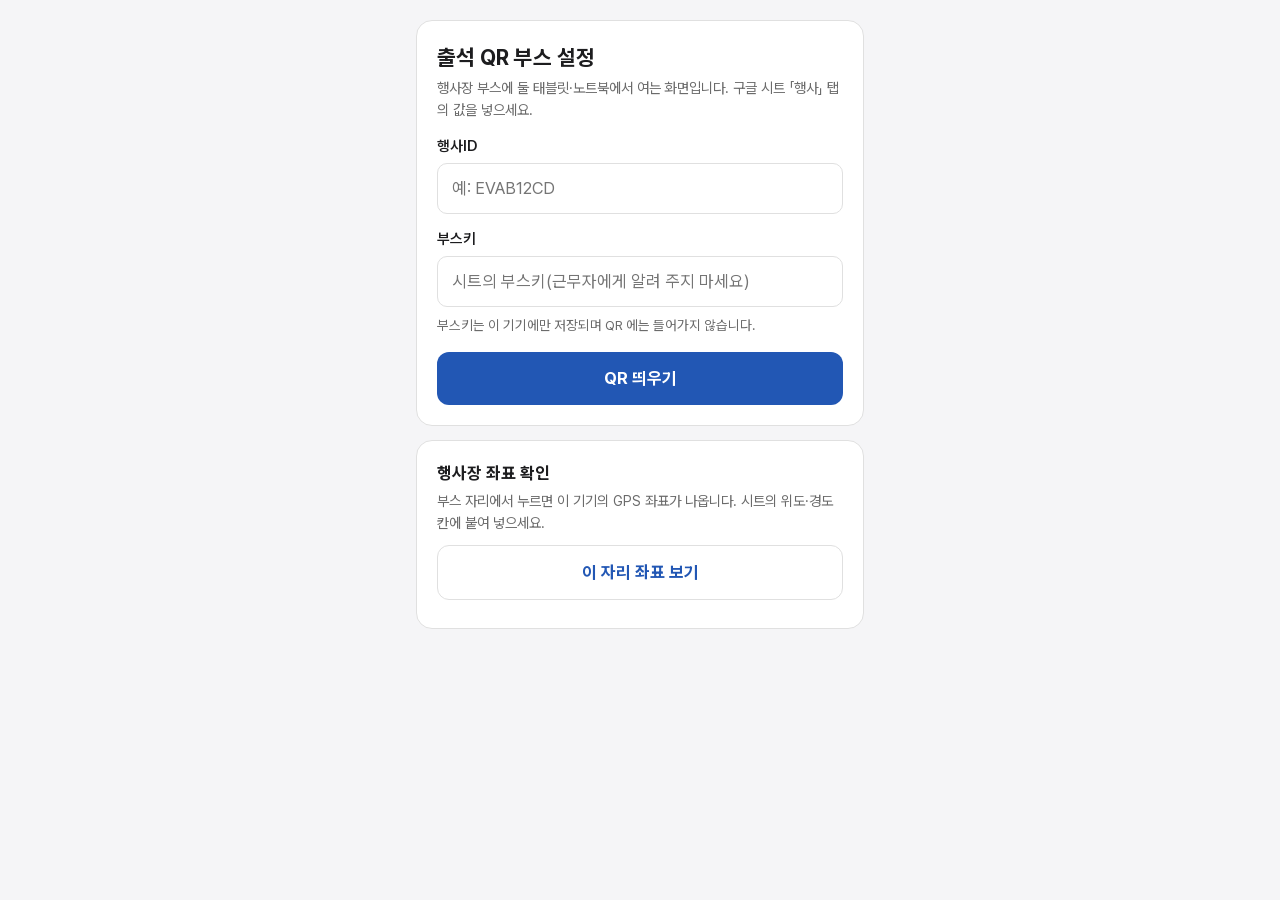
==== booth.html @ 203f3ec6 "행사 근무자 QR 출석 앱 추가 종이 서명부 대신 부스 태블릿의 QR로 출근/퇴근을 기록한다(구글 시트 + Apps Script). QR 사진·링크를 돌려 다른 장소에서 출석하는 " ====
<!doctype html>
<html lang="ko">
<head>
<meta charset="utf-8">
<meta name="viewport" content="width=device-width, initial-scale=1">
<meta name="robots" content="noindex">
<title>출석 QR 부스</title>
<link rel="stylesheet" href="assets/fonts.css">
<link rel="stylesheet" href="common.css">
<style>
  /* 부스 태블릿 전용: QR 을 화면 가득 */
  #show { min-height: 100vh; display: flex; flex-direction: column; align-items: center;
          justify-content: center; padding: 24px 16px; text-align: center; background: #fff; }
  #show h1 { font-size: clamp(1.4rem, 4vw, 2.4rem); }
  #qr { width: min(78vmin, 560px); aspect-ratio: 1; margin: 18px 0 12px; }
  #qr svg { width: 100%; height: 100%; display: block; }
  #clock { font-size: clamp(1.6rem, 5vw, 2.8rem); font-weight: 800; font-variant-numeric: tabular-nums; }
  .bar { width: min(78vmin, 560px); height: 8px; background: #e9f0fa; border-radius: 4px; overflow: hidden; }
  .bar > i { display: block; height: 100%; background: var(--primary); width: 100%; }
  .guide { color: var(--text-dim); margin: 12px 0 0; font-size: clamp(.95rem, 2.2vw, 1.2rem); }
  #net { font-size: .85rem; margin-top: 8px; color: var(--text-dim); }
  #net.bad { color: var(--err); font-weight: 700; }
  #settings { position: fixed; right: 12px; bottom: 12px; width: auto; padding: 8px 12px;
              font-size: .85rem; opacity: .5; }
  code { background: var(--brand-soft); padding: 2px 6px; border-radius: 6px; word-break: break-all; }
</style>
</head>
<body>

<!-- 1) 설정 화면: 담당자가 행사 시작 전에 한 번 입력 -->
<main id="setup" class="wrap">
  <div class="card">
    <h1>출석 QR 부스 설정</h1>
    <p class="sub">행사장 부스에 둘 태블릿·노트북에서 여는 화면입니다. 구글 시트 「행사」 탭의 값을 넣으세요.</p>
    <label for="eventId">행사ID</label>
    <input id="eventId" autocomplete="off" placeholder="예: EVAB12CD">
    <label for="secret">부스키</label>
    <input id="secret" type="password" autocomplete="off" placeholder="시트의 부스키(근무자에게 알려 주지 마세요)">
    <p class="hint">부스키는 이 기기에만 저장되며 QR 에는 들어가지 않습니다.</p>
    <div style="margin-top:16px"><button id="start">QR 띄우기</button></div>
    <div id="setupMsg" class="msg hidden"></div>
  </div>
  <div class="card">
    <h1 style="font-size:1.05rem">행사장 좌표 확인</h1>
    <p class="sub">부스 자리에서 누르면 이 기기의 GPS 좌표가 나옵니다. 시트의 위도·경도 칸에 붙여 넣으세요.</p>
    <div style="margin-top:12px"><button id="locBtn" class="ghost">이 자리 좌표 보기</button></div>
    <p id="locOut" class="hint"></p>
  </div>
</main>

<!-- 2) QR 화면 -->
<section id="show" class="hidden">
  <h1 id="evName"></h1>
  <div id="clock"></div>
  <div id="qr" aria-label="출석 QR 코드"></div>
  <div class="bar"><i id="barFill"></i></div>
  <p class="guide">휴대폰 <b>기본 카메라</b>로 QR을 비추고 뜨는 링크를 누르세요.<br>
     QR은 <b id="slotSec">30</b>초마다 바뀌며, <b>사진·캡처로는 출석되지 않습니다.</b></p>
  <div id="net"></div>
  <button id="settings" class="ghost">설정</button>
</section>

<script src="vendor/qrcode.js"></script>
<script src="config.js"></script>
<script>
(function () {
  'use strict';
  var API = (window.ATTENDANCE_CONFIG || {}).API_URL;
  var KEY = 'attendance.booth';
  var $ = function (id) { return document.getElementById(id); };
  var state = { eventId: '', secret: '', name: '', slotSeconds: 30, offset: 0, lastSlot: null, timer: null, syncTimer: null };

  function store(v) { try { localStorage.setItem(KEY, JSON.stringify(v)); } catch (e) {} }
  function load() { try { return JSON.parse(localStorage.getItem(KEY)) || {}; } catch (e) { return {}; } }
  function msg(el, text, kind) { el.textContent = text; el.className = 'msg ' + kind; }

  // ── 토큰: Code.gs 의 makeToken_ 과 반드시 같은 식 ──
  function b64url(buf) {
    var s = '', bytes = new Uint8Array(buf);
    for (var i = 0; i < bytes.length; i++) s += String.fromCharCode(bytes[i]);
    return btoa(s).replace(/\+/g, '-').replace(/\//g, '_');
  }
  var keyCache = {};
  function hmacKey(secret) {
    if (!keyCache[secret]) {
      keyCache[secret] = crypto.subtle.importKey('raw', new TextEncoder().encode(secret),
        { name: 'HMAC', hash: 'SHA-256' }, false, ['sign']);
    }
    return keyCache[secret];
  }
  function makeToken(secret, eventId, slot) {
    return hmacKey(secret).then(function (k) {
      return crypto.subtle.sign('HMAC', k, new TextEncoder().encode(eventId + '.' + slot));
    }).then(function (sig) { return b64url(sig).substring(0, 16); });
  }

  function serverNow() { return Date.now() + state.offset; }

  // 부스 시계를 서버 시계에 맞춘다(태블릿 시계가 틀려도 토큰이 맞도록).
  function syncTime() {
    var t0 = Date.now();
    return fetch(API + '?action=time').then(function (r) { return r.json(); }).then(function (d) {
      var t1 = Date.now();
      state.offset = d.now - (t0 + t1) / 2;
      state.slotSeconds = d.slotSeconds || state.slotSeconds;
      $('net').textContent = '서버 시각 동기화됨';
      $('net').className = '';
    }).catch(function () {
      $('net').textContent = '서버 연결 안 됨 — QR은 계속 바뀌지만, 근무자 휴대폰은 인터넷이 되어야 출석됩니다.';
      $('net').className = 'bad';
    });
  }

  function render() {
    var now = serverNow();
    var slotMs = state.slotSeconds * 1000;
    var slot = Math.floor(now / slotMs);
    var left = slotMs - (now % slotMs);
    $('barFill').style.width = (left / slotMs * 100).toFixed(1) + '%';
    $('clock').textContent = new Date(now).toLocaleTimeString('ko-KR', { hour12: false, timeZone: 'Asia/Seoul' });
    if (slot === state.lastSlot) return;
    state.lastSlot = slot;
    makeToken(state.secret, state.eventId, slot).then(function (token) {
      var url = new URL('checkin.html', location.href);
      url.search = '?e=' + encodeURIComponent(state.eventId) + '&t=' + token;
      var qr = qrcode(0, 'M');
      qr.addData(url.href);
      qr.make();
      $('qr').innerHTML = qr.createSvgTag({ cellSize: 8, margin: 2, scalable: true });
    });
  }

  var wakeLock = null;
  function keepAwake() {
    if (!('wakeLock' in navigator)) return;
    navigator.wakeLock.request('screen').then(function (l) { wakeLock = l; }).catch(function () {});
  }
  document.addEventListener('visibilitychange', function () {
    if (document.visibilityState === 'visible' && !$('show').classList.contains('hidden')) keepAwake();
  });

  function showQr() {
    $('setup').classList.add('hidden');
    $('show').classList.remove('hidden');
    $('evName').textContent = state.name || state.eventId;
    $('slotSec').textContent = state.slotSeconds;
    state.lastSlot = null;
    render();
    clearInterval(state.timer);
    state.timer = setInterval(render, 250);
    clearInterval(state.syncTimer);
    state.syncTimer = setInterval(syncTime, 10 * 60 * 1000);
    keepAwake();
  }

  function start() {
    var out = $('setupMsg');
    if (!API) return msg(out, 'config.js 의 API_URL 이 비어 있습니다. README 3단계를 먼저 하세요.', 'err');
    if (!window.isSecureContext || !window.crypto || !crypto.subtle) {
      return msg(out, 'https 주소(또는 localhost)에서 열어야 합니다.', 'err');
    }
    state.eventId = $('eventId').value.trim();
    state.secret = $('secret').value.trim();
    if (!state.eventId || !state.secret) return msg(out, '행사ID와 부스키를 입력하세요.', 'err');
    msg(out, '확인 중…', 'info');
    $('start').disabled = true;
    syncTime().then(function () {
      var slot = Math.floor(serverNow() / 1000 / state.slotSeconds);
      return makeToken(state.secret, state.eventId, slot);
    }).then(function (token) {
      return fetch(API, {
        method: 'POST',
        headers: { 'Content-Type': 'text/plain;charset=utf-8' },
        body: JSON.stringify({ action: 'boothcheck', eventId: state.eventId, token: token })
      }).then(function (r) { return r.json(); });
    }).then(function (d) {
      if (!d.ok) throw new Error(d.message);
      state.name = d.name;
      state.slotSeconds = d.slotSeconds || state.slotSeconds;
      store({ eventId: state.eventId, secret: state.secret });
      showQr();
    }).catch(function (e) {
      msg(out, e.message || '서버에 연결할 수 없습니다.', 'err');
    }).then(function () { $('start').disabled = false; });
  }

  $('start').addEventListener('click', start);
  $('settings').addEventListener('click', function () {
    if (!confirm('QR 화면을 닫고 설정으로 돌아갈까요?')) return;
    clearInterval(state.timer);
    clearInterval(state.syncTimer);
    if (wakeLock) wakeLock.release().catch(function () {});
    $('show').classList.add('hidden');
    $('setup').classList.remove('hidden');
  });
  $('locBtn').addEventListener('click', function () {
    var out = $('locOut');
    out.textContent = '위치 확인 중…';
    navigator.geolocation.getCurrentPosition(function (p) {
      out.innerHTML = '위도 <code>' + p.coords.latitude.toFixed(6) + '</code> 경도 <code>' +
        p.coords.longitude.toFixed(6) + '</code> (오차 약 ' + Math.round(p.coords.accuracy) + 'm)';
    }, function (e) { out.textContent = '위치를 가져오지 못했습니다: ' + e.message; },
    { enableHighAccuracy: true, timeout: 20000, maximumAge: 0 });
  });

  var saved = load();
  if (saved.eventId) $('eventId').value = saved.eventId;
  if (saved.secret) $('secret').value = saved.secret;
})();
</script>
</body>
</html>
---- assets/fonts.css ----
/* Pretendard Variable — 내부망/오프라인에서도 동작하도록 CDN 대신 로컬 호스팅한다.
   원본 사이트는 jsdelivr 의 dynamic-subset(woff2 92개 분할)을 썼지만, 내부망에서는
   외부 요청이 막히므로 통합 가변 폰트 1개(약 2MB)를 직접 담아 둔다. */
@font-face {
  font-family: "Pretendard Variable";
  font-style: normal;
  font-display: swap;
  font-weight: 45 920;
  src: url("fonts/PretendardVariable.woff2") format("woff2-variations");
}
---- common.css ----
/* QR 출석 화면 공통 — 메인 사이트(assets/style.css)의 천안 블루·Pretendard 를 따른다. */
:root {
  --bg: #f5f5f7;
  --surface: #ffffff;
  --border: #e0e0e0;
  --text: #1d1d1f;
  --text-dim: #6b6b6b;
  --primary: #2257b4;
  --primary-dim: #1c4690;
  --brand-soft: #e9f0fa;
  --ok: #00863a;
  --ok-soft: #e6f5ec;
  --err: #c8370c;
  --err-soft: #fbeee8;
  --radius: 16px;
  color-scheme: light;
}
* { box-sizing: border-box; }
html, body { margin: 0; }
body {
  background: var(--bg);
  color: var(--text);
  font-family: "Pretendard Variable", Pretendard, -apple-system, "Apple SD Gothic Neo", "Malgun Gothic", sans-serif;
  line-height: 1.5;
  -webkit-text-size-adjust: 100%;
}
.wrap { max-width: 480px; margin: 0 auto; padding: 20px 16px 40px; }
.card {
  background: var(--surface);
  border: 1px solid var(--border);
  border-radius: var(--radius);
  padding: 20px;
  margin-bottom: 14px;
}
h1 { font-size: 1.35rem; margin: 0 0 4px; }
.sub { color: var(--text-dim); font-size: .9rem; margin: 0; }
label { display: block; font-weight: 600; font-size: .92rem; margin: 14px 0 6px; }
input {
  width: 100%; font: inherit; font-size: 1.05rem;
  padding: 12px 14px; border: 1px solid var(--border); border-radius: 10px; background: #fff;
}
input:focus { outline: 2px solid var(--primary); outline-offset: -1px; border-color: transparent; }
button {
  font: inherit; font-weight: 700; font-size: 1.05rem;
  border: 0; border-radius: 12px; padding: 14px 16px; cursor: pointer;
  background: var(--primary); color: #fff; width: 100%;
}
button:hover { background: var(--primary-dim); }
button:disabled { opacity: .45; cursor: default; }
button.ghost { background: transparent; color: var(--primary); border: 1px solid var(--border); }
.row { display: flex; gap: 10px; }
.row > * { flex: 1; }
.msg { border-radius: 12px; padding: 14px 16px; margin-top: 14px; font-weight: 600; }
.msg.ok { background: var(--ok-soft); color: var(--ok); }
.msg.err { background: var(--err-soft); color: var(--err); }
.msg.info { background: var(--brand-soft); color: var(--primary-dim); }
.hint { color: var(--text-dim); font-size: .85rem; margin: 8px 0 0; }
.hidden { display: none !important; }
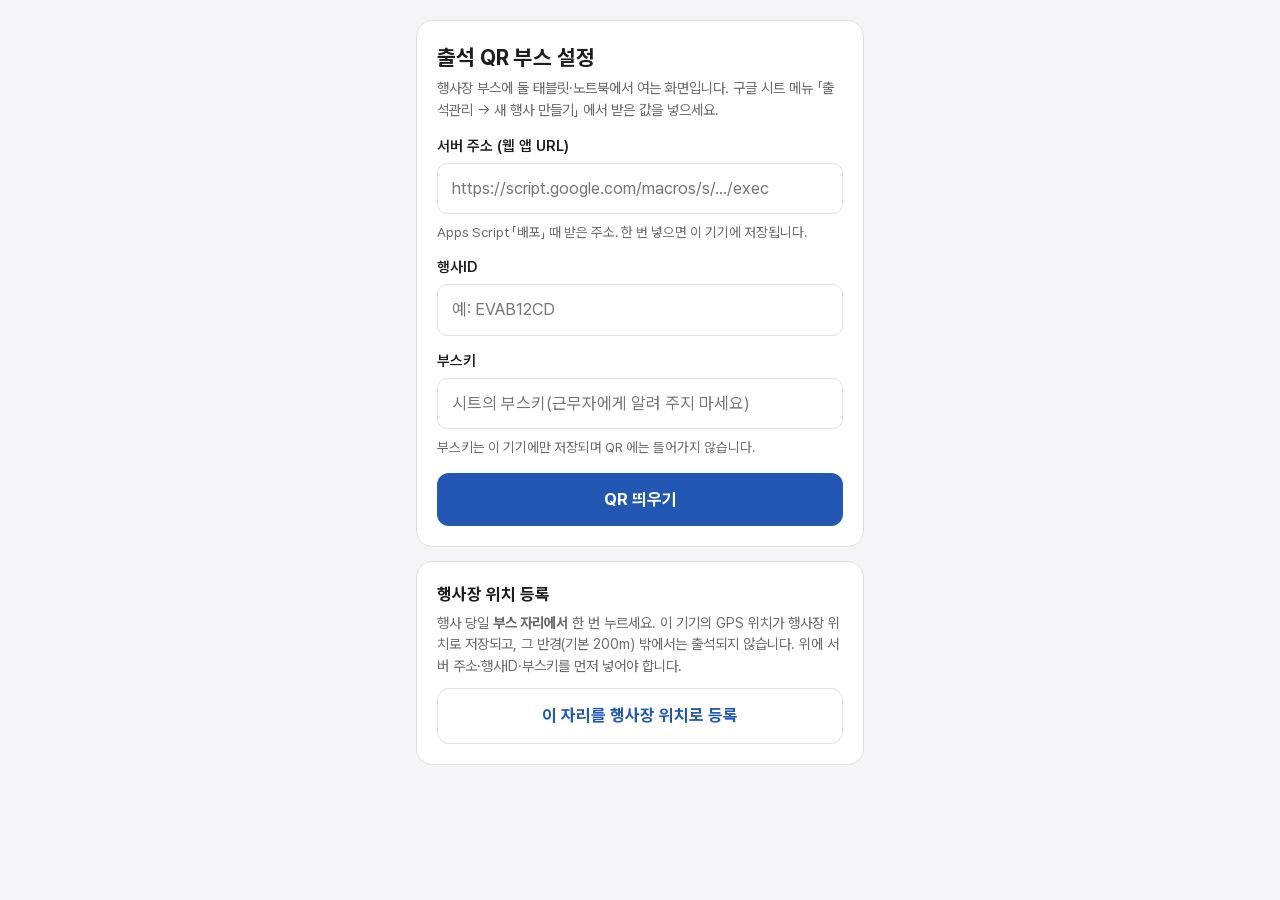
==== commit d7ade970: "부서 배포: 담당자가 각자 시트로 직접 설치·운영 - 안내 첫 화면(index.html)과 서버 코드 복사 버튼 추가 - 부스 화면에서 서버 주소 입력, QR 에는 배포 ID 만 " ====
--- a/booth.html
+++ b/booth.html
@@ -4,6 +4,7 @@
 <meta charset="utf-8">
 <meta name="viewport" content="width=device-width, initial-scale=1">
 <meta name="robots" content="noindex">
+<meta name="referrer" content="no-referrer">
 <title>출석 QR 부스</title>
 <link rel="stylesheet" href="assets/fonts.css">
 <link rel="stylesheet" href="common.css">
@@ -22,7 +23,6 @@
   #net.bad { color: var(--err); font-weight: 700; }
   #settings { position: fixed; right: 12px; bottom: 12px; width: auto; padding: 8px 12px;
               font-size: .85rem; opacity: .5; }
-  code { background: var(--brand-soft); padding: 2px 6px; border-radius: 6px; word-break: break-all; }
 </style>
 </head>
 <body>
@@ -31,7 +31,12 @@
 <main id="setup" class="wrap">
   <div class="card">
     <h1>출석 QR 부스 설정</h1>
-    <p class="sub">행사장 부스에 둘 태블릿·노트북에서 여는 화면입니다. 구글 시트 「행사」 탭의 값을 넣으세요.</p>
+    <p class="sub">행사장 부스에 둘 태블릿·노트북에서 여는 화면입니다. 구글 시트 메뉴 「출석관리 → 새 행사 만들기」 에서 받은 값을 넣으세요.</p>
+    <div id="apiBox">
+      <label for="apiUrl">서버 주소 (웹 앱 URL)</label>
+      <input id="apiUrl" autocomplete="off" inputmode="url" placeholder="https://script.google.com/macros/s/.../exec">
+      <p class="hint">Apps Script 「배포」 때 받은 주소. 한 번 넣으면 이 기기에 저장됩니다.</p>
+    </div>
     <label for="eventId">행사ID</label>
     <input id="eventId" autocomplete="off" placeholder="예: EVAB12CD">
     <label for="secret">부스키</label>
@@ -41,10 +46,11 @@
     <div id="setupMsg" class="msg hidden"></div>
   </div>
   <div class="card">
-    <h1 style="font-size:1.05rem">행사장 좌표 확인</h1>
-    <p class="sub">부스 자리에서 누르면 이 기기의 GPS 좌표가 나옵니다. 시트의 위도·경도 칸에 붙여 넣으세요.</p>
-    <div style="margin-top:12px"><button id="locBtn" class="ghost">이 자리 좌표 보기</button></div>
-    <p id="locOut" class="hint"></p>
+    <h1 style="font-size:1.05rem">행사장 위치 등록</h1>
+    <p class="sub">행사 당일 <b>부스 자리에서</b> 한 번 누르세요. 이 기기의 GPS 위치가 행사장 위치로 저장되고,
+      그 반경(기본 200m) 밖에서는 출석되지 않습니다. 위에 서버 주소·행사ID·부스키를 먼저 넣어야 합니다.</p>
+    <div style="margin-top:12px"><button id="locBtn" class="ghost">이 자리를 행사장 위치로 등록</button></div>
+    <div id="locMsg" class="msg hidden"></div>
   </div>
 </main>
 
@@ -62,10 +68,13 @@
 
 <script src="vendor/qrcode.js"></script>
 <script src="config.js"></script>
+<script src="api.js"></script>
 <script>
 (function () {
   'use strict';
-  var API = (window.ATTENDANCE_CONFIG || {}).API_URL;
+  // config.js 에 부서 공용 주소가 있으면 그것을, 없으면 담당자가 입력한 주소를 쓴다.
+  var FIXED_API = (window.ATTENDANCE_CONFIG || {}).API_URL;
+  var API = FIXED_API;
   var KEY = 'attendance.booth';
   var $ = function (id) { return document.getElementById(id); };
   var state = { eventId: '', secret: '', name: '', slotSeconds: 30, offset: 0, lastSlot: null, timer: null, syncTimer: null };
@@ -122,7 +131,8 @@
     state.lastSlot = slot;
     makeToken(state.secret, state.eventId, slot).then(function (token) {
       var url = new URL('checkin.html', location.href);
-      url.search = '?e=' + encodeURIComponent(state.eventId) + '&t=' + token;
+      url.search = '?e=' + encodeURIComponent(state.eventId) + '&t=' + token +
+        (FIXED_API ? '' : '&a=' + AttendanceApi.idFromUrl(API));
       var qr = qrcode(0, 'M');
       qr.addData(url.href);
       qr.make();
@@ -153,35 +163,77 @@
     keepAwake();
   }
 
-  function start() {
-    var out = $('setupMsg');
-    if (!API) return msg(out, 'config.js 의 API_URL 이 비어 있습니다. README 3단계를 먼저 하세요.', 'err');
-    if (!window.isSecureContext || !window.crypto || !crypto.subtle) {
-      return msg(out, 'https 주소(또는 localhost)에서 열어야 합니다.', 'err');
+  // 입력값을 읽어 state 에 넣는다. 문제가 있으면 안내 문구를, 없으면 '' 를 돌려준다.
+  function readInputs() {
+    if (!window.isSecureContext || !window.crypto || !crypto.subtle) return 'https 주소에서 열어야 합니다.';
+    if (!FIXED_API) {
+      var id = AttendanceApi.idFromUrl($('apiUrl').value);
+      if (!id) return '서버 주소가 올바르지 않습니다. https://script.google.com/… /exec 형태의 웹 앱 URL 을 넣으세요.';
+      API = AttendanceApi.urlFromId(id);
     }
     state.eventId = $('eventId').value.trim();
     state.secret = $('secret').value.trim();
-    if (!state.eventId || !state.secret) return msg(out, '행사ID와 부스키를 입력하세요.', 'err');
-    msg(out, '확인 중…', 'info');
-    $('start').disabled = true;
-    syncTime().then(function () {
+    if (!state.eventId || !state.secret) return '행사ID와 부스키를 입력하세요.';
+    return '';
+  }
+
+  // 부스키로 현재 토큰을 만들어 서버에 요청한다(부스키를 가진 담당자만 할 수 있는 요청).
+  function signedPost(body) {
+    return syncTime().then(function () {
       var slot = Math.floor(serverNow() / 1000 / state.slotSeconds);
       return makeToken(state.secret, state.eventId, slot);
     }).then(function (token) {
+      body.eventId = state.eventId;
+      body.token = token;
       return fetch(API, {
         method: 'POST',
         headers: { 'Content-Type': 'text/plain;charset=utf-8' },
-        body: JSON.stringify({ action: 'boothcheck', eventId: state.eventId, token: token })
+        body: JSON.stringify(body)
       }).then(function (r) { return r.json(); });
-    }).then(function (d) {
+    });
+  }
+
+  function saveInputs() {
+    store({ api: FIXED_API ? '' : $('apiUrl').value.trim(), eventId: state.eventId, secret: state.secret });
+  }
+
+  function start() {
+    var out = $('setupMsg');
+    var err = readInputs();
+    if (err) return msg(out, err, 'err');
+    msg(out, '확인 중…', 'info');
+    $('start').disabled = true;
+    signedPost({ action: 'boothcheck' }).then(function (d) {
       if (!d.ok) throw new Error(d.message);
       state.name = d.name;
       state.slotSeconds = d.slotSeconds || state.slotSeconds;
-      store({ eventId: state.eventId, secret: state.secret });
+      saveInputs();
       showQr();
     }).catch(function (e) {
-      msg(out, e.message || '서버에 연결할 수 없습니다.', 'err');
+      msg(out, e instanceof TypeError ? '서버에 연결할 수 없습니다. 서버 주소와 배포 설정(액세스: 모든 사용자)을 확인하세요.'
+        : e.message, 'err');
     }).then(function () { $('start').disabled = false; });
+  }
+
+  function registerLocation() {
+    var out = $('locMsg');
+    var err = readInputs();
+    if (err) return msg(out, err, 'err');
+    if (!confirm('지금 이 기기가 있는 자리를 「행사장 위치」로 저장할까요?\n반드시 행사장 부스에서 누르세요.')) return;
+    msg(out, '위치 확인 중… (실외·창가에서 더 정확합니다)', 'info');
+    $('locBtn').disabled = true;
+    new Promise(function (resolve, reject) {
+      navigator.geolocation.getCurrentPosition(resolve, reject, { enableHighAccuracy: true, timeout: 30000, maximumAge: 0 });
+    }).then(function (p) {
+      return signedPost({ action: 'setlocation', lat: p.coords.latitude, lng: p.coords.longitude, accuracy: p.coords.accuracy });
+    }).then(function (d) {
+      if (!d.ok) throw new Error(d.message);
+      saveInputs();
+      msg(out, '행사장 위치를 등록했습니다(오차 약 ' + d.accuracy + 'm). 이제 반경 ' + d.radius + 'm 안에서만 출석됩니다.', 'ok');
+    }).catch(function (e) {
+      msg(out, e && e.code === 1 ? '위치 권한이 거부되었습니다. 브라우저 설정에서 허용해 주세요.'
+        : e instanceof TypeError ? '서버에 연결할 수 없습니다.' : (e.message || '위치를 확인할 수 없습니다.'), 'err');
+    }).then(function () { $('locBtn').disabled = false; });
   }
 
   $('start').addEventListener('click', start);
@@ -192,18 +244,13 @@
     if (wakeLock) wakeLock.release().catch(function () {});
     $('show').classList.add('hidden');
     $('setup').classList.remove('hidden');
+    $('setupMsg').className = 'msg hidden';
   });
-  $('locBtn').addEventListener('click', function () {
-    var out = $('locOut');
-    out.textContent = '위치 확인 중…';
-    navigator.geolocation.getCurrentPosition(function (p) {
-      out.innerHTML = '위도 <code>' + p.coords.latitude.toFixed(6) + '</code> 경도 <code>' +
-        p.coords.longitude.toFixed(6) + '</code> (오차 약 ' + Math.round(p.coords.accuracy) + 'm)';
-    }, function (e) { out.textContent = '위치를 가져오지 못했습니다: ' + e.message; },
-    { enableHighAccuracy: true, timeout: 20000, maximumAge: 0 });
-  });
-
+  $('locBtn').addEventListener('click', registerLocation);
+
+  if (FIXED_API) $('apiBox').classList.add('hidden');
   var saved = load();
+  if (saved.api) $('apiUrl').value = saved.api;
   if (saved.eventId) $('eventId').value = saved.eventId;
   if (saved.secret) $('secret').value = saved.secret;
 })();
